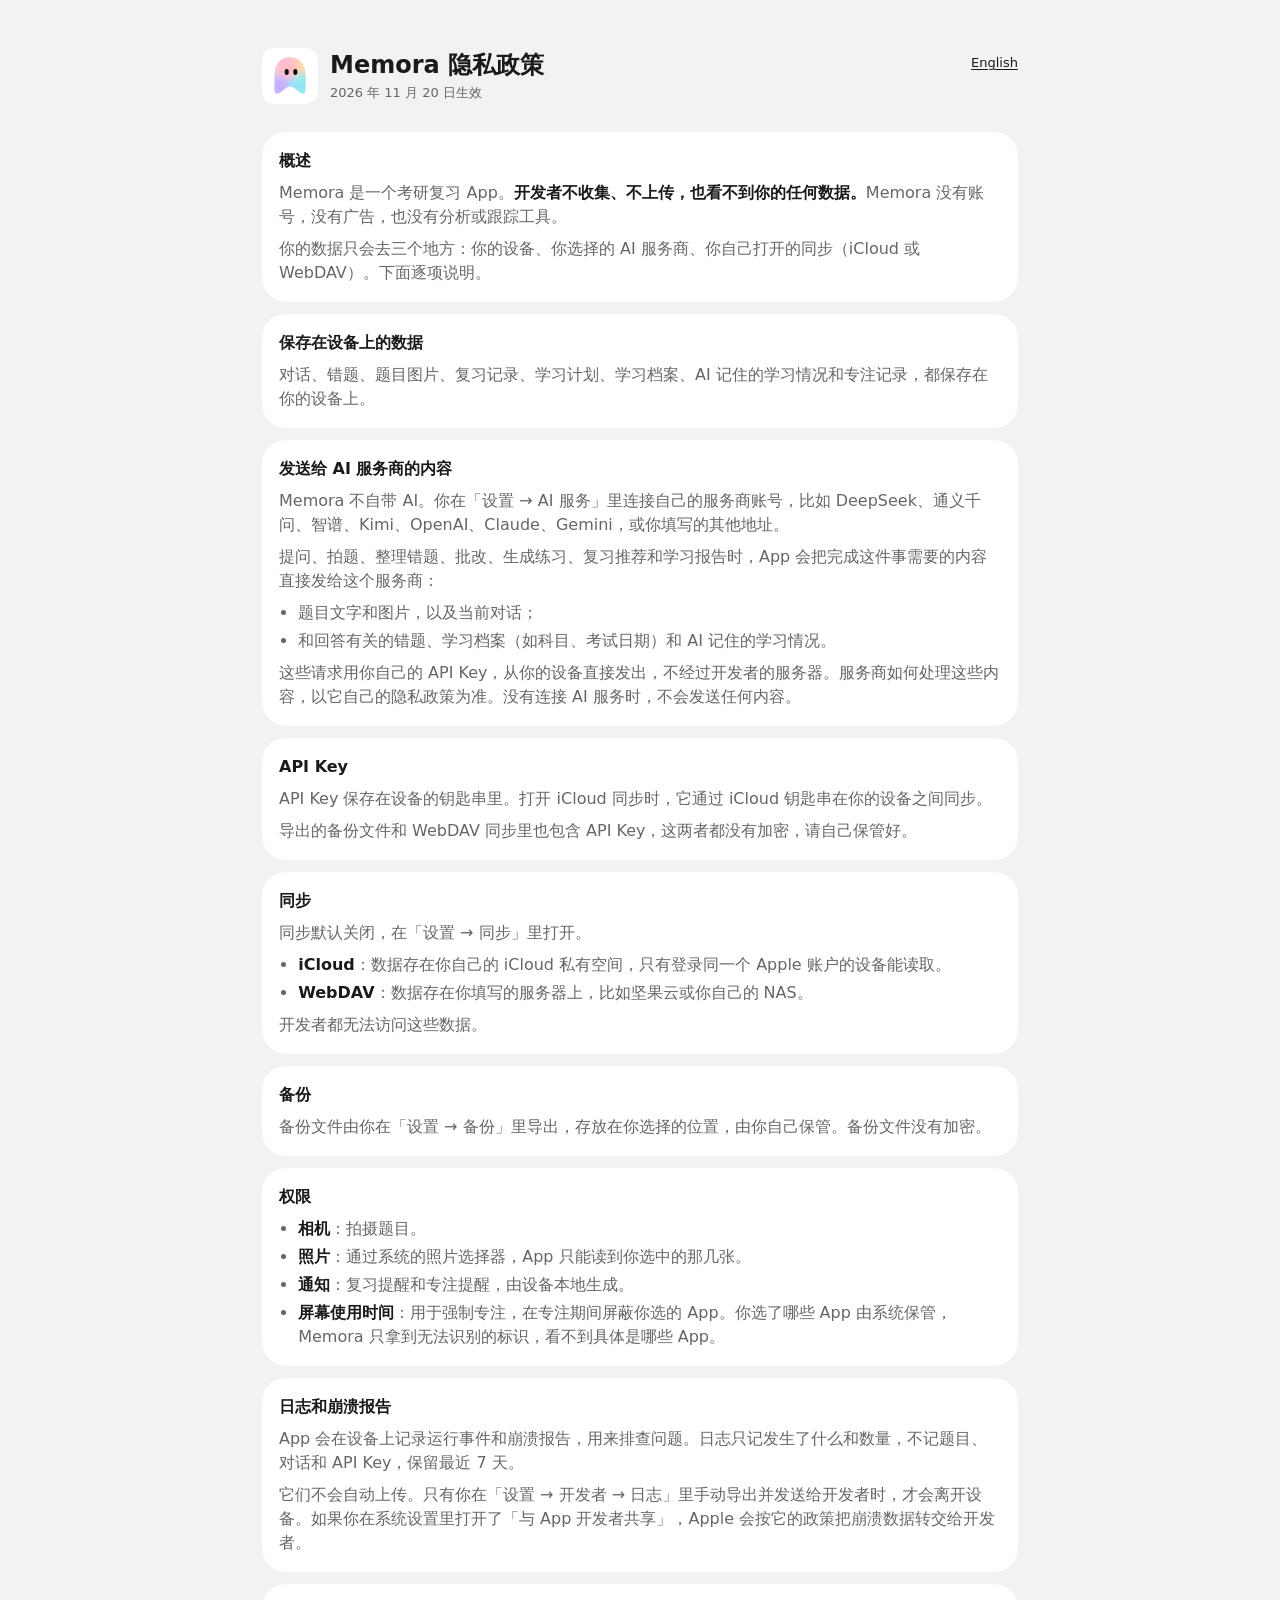
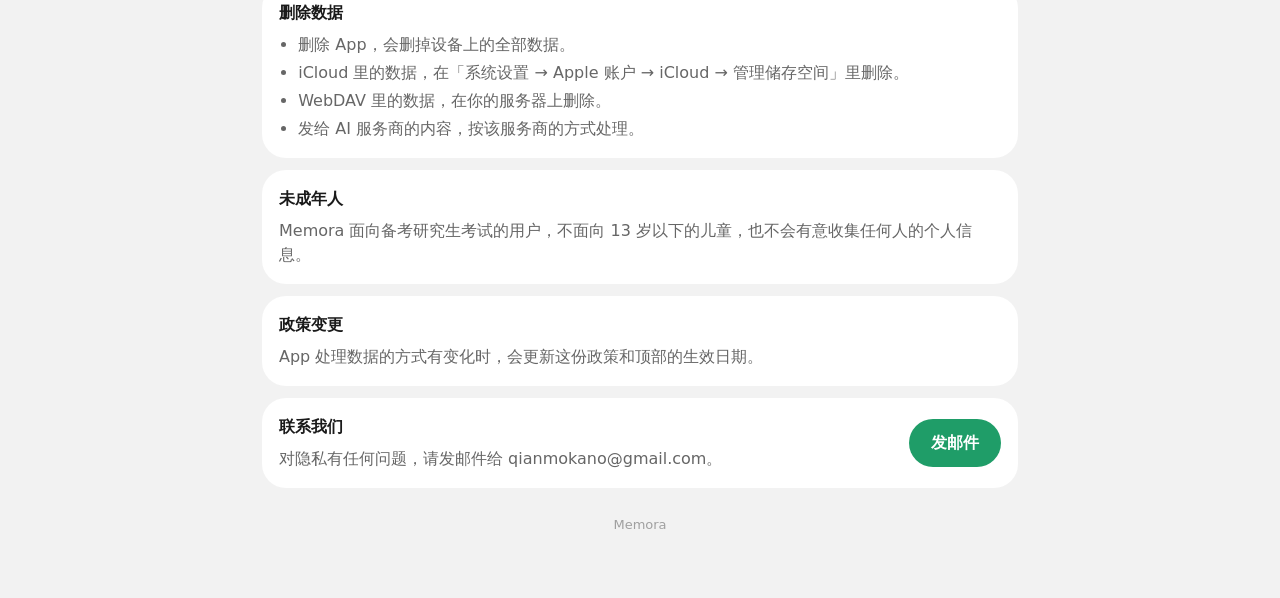
==== privacy/index.html @ 94ffcbcb "Memora privacy policy in Chinese and English, styled after the app's design tokens. Co-Authored-By: " ====
<!doctype html>
<html lang="zh-CN">
<head>
<meta charset="utf-8">
<meta name="viewport" content="width=device-width, initial-scale=1">
<meta name="color-scheme" content="light dark">
<title>Memora 隐私政策</title>
<meta name="description" content="Memora 考研复习 App 的隐私政策：开发者不收集你的数据。">
<link rel="icon" href="/icon.svg" type="image/svg+xml">
<link rel="alternate" hreflang="en" href="/en/privacy/">
<link rel="stylesheet" href="/styles.css">
</head>
<body>
<main>
  <header>
    <img src="/icon.svg" alt="">
    <div class="titles">
      <h1>Memora 隐私政策</h1>
      <p class="caption">2026 年 11 月 20 日生效</p>
    </div>
    <a class="lang" href="/en/privacy/" hreflang="en" lang="en">English</a>
  </header>

  <section>
    <h2>概述</h2>
    <p>Memora 是一个考研复习 App。<strong>开发者不收集、不上传，也看不到你的任何数据。</strong>Memora 没有账号，没有广告，也没有分析或跟踪工具。</p>
    <p>你的数据只会去三个地方：你的设备、你选择的 AI 服务商、你自己打开的同步（iCloud 或 WebDAV）。下面逐项说明。</p>
  </section>

  <section>
    <h2>保存在设备上的数据</h2>
    <p>对话、错题、题目图片、复习记录、学习计划、学习档案、AI 记住的学习情况和专注记录，都保存在你的设备上。</p>
  </section>

  <section>
    <h2>发送给 AI 服务商的内容</h2>
    <p>Memora 不自带 AI。你在「设置 → AI 服务」里连接自己的服务商账号，比如 DeepSeek、通义千问、智谱、Kimi、OpenAI、Claude、Gemini，或你填写的其他地址。</p>
    <p>提问、拍题、整理错题、批改、生成练习、复习推荐和学习报告时，App 会把完成这件事需要的内容直接发给这个服务商：</p>
    <ul>
      <li>题目文字和图片，以及当前对话；</li>
      <li>和回答有关的错题、学习档案（如科目、考试日期）和 AI 记住的学习情况。</li>
    </ul>
    <p>这些请求用你自己的 API Key，从你的设备直接发出，不经过开发者的服务器。服务商如何处理这些内容，以它自己的隐私政策为准。没有连接 AI 服务时，不会发送任何内容。</p>
  </section>

  <section>
    <h2>API Key</h2>
    <p>API Key 保存在设备的钥匙串里。打开 iCloud 同步时，它通过 iCloud 钥匙串在你的设备之间同步。</p>
    <p>导出的备份文件和 WebDAV 同步里也包含 API Key，这两者都没有加密，请自己保管好。</p>
  </section>

  <section>
    <h2>同步</h2>
    <p>同步默认关闭，在「设置 → 同步」里打开。</p>
    <ul>
      <li><strong>iCloud</strong>：数据存在你自己的 iCloud 私有空间，只有登录同一个 Apple 账户的设备能读取。</li>
      <li><strong>WebDAV</strong>：数据存在你填写的服务器上，比如坚果云或你自己的 NAS。</li>
    </ul>
    <p>开发者都无法访问这些数据。</p>
  </section>

  <section>
    <h2>备份</h2>
    <p>备份文件由你在「设置 → 备份」里导出，存放在你选择的位置，由你自己保管。备份文件没有加密。</p>
  </section>

  <section>
    <h2>权限</h2>
    <ul>
      <li><strong>相机</strong>：拍摄题目。</li>
      <li><strong>照片</strong>：通过系统的照片选择器，App 只能读到你选中的那几张。</li>
      <li><strong>通知</strong>：复习提醒和专注提醒，由设备本地生成。</li>
      <li><strong>屏幕使用时间</strong>：用于强制专注，在专注期间屏蔽你选的 App。你选了哪些 App 由系统保管，Memora 只拿到无法识别的标识，看不到具体是哪些 App。</li>
    </ul>
  </section>

  <section>
    <h2>日志和崩溃报告</h2>
    <p>App 会在设备上记录运行事件和崩溃报告，用来排查问题。日志只记发生了什么和数量，不记题目、对话和 API Key，保留最近 7 天。</p>
    <p>它们不会自动上传。只有你在「设置 → 开发者 → 日志」里手动导出并发送给开发者时，才会离开设备。如果你在系统设置里打开了「与 App 开发者共享」，Apple 会按它的政策把崩溃数据转交给开发者。</p>
  </section>

  <section>
    <h2>删除数据</h2>
    <ul>
      <li>删除 App，会删掉设备上的全部数据。</li>
      <li>iCloud 里的数据，在「系统设置 → Apple 账户 → iCloud → 管理储存空间」里删除。</li>
      <li>WebDAV 里的数据，在你的服务器上删除。</li>
      <li>发给 AI 服务商的内容，按该服务商的方式处理。</li>
    </ul>
  </section>

  <section>
    <h2>未成年人</h2>
    <p>Memora 面向备考研究生考试的用户，不面向 13 岁以下的儿童，也不会有意收集任何人的个人信息。</p>
  </section>

  <section>
    <h2>政策变更</h2>
    <p>App 处理数据的方式有变化时，会更新这份政策和顶部的生效日期。</p>
  </section>

  <section class="contact">
    <div>
      <h2>联系我们</h2>
      <p>对隐私有任何问题，请发邮件给 qianmokano@gmail.com。</p>
    </div>
    <a class="button" href="mailto:qianmokano@gmail.com">发邮件</a>
  </section>

  <footer>Memora</footer>
</main>
</body>
</html>
---- styles.css ----
/* Tokens copied from memora/docs/design-demo.html, which follows memora/Memora/Design/ (Palette, Metrics,
   Typography). docs/DESIGN.md in the memora repo is the standard: change both together. */
:root {
  --ink: #1a1a1a; --ink-secondary: #666666; --ink-tertiary: #a0a0a0;
  --page: #f2f2f2; --card: #ffffff; --card-edge: transparent; --hairline: rgba(0,0,0,.08);
  --brand: #1f9d68; --on-brand: #ffffff; --accent: var(--ink);
  --r-panel: 24px; --r-small: 10px;
  --gap-page: 20px; --gap-card: 16px; --gap-row: 12px; --gap-tight: 8px;
  --width-reading: 756px;
  --font: -apple-system, "SF Pro Text", "PingFang SC", "Hiragino Sans GB", system-ui, sans-serif;
  color-scheme: light dark;
}
@media (prefers-color-scheme: dark) {
  :root { --ink: #ffffff; --ink-secondary: #ababab; --ink-tertiary: #8e8e93;
    --page: #000000; --card: #1c1c1e; --hairline: rgba(255,255,255,.14); --card-edge: var(--hairline);
    --brand: #24915f; }
}
@media (prefers-contrast: more) {
  :root { --brand: #1a8558; --ink-tertiary: #6d6d6d; --hairline: rgba(0,0,0,.16); }
}
@media (prefers-contrast: more) and (prefers-color-scheme: dark) {
  :root { --ink-tertiary: #8e8e93; --hairline: rgba(255,255,255,.28); }
}

* { box-sizing: border-box; }
html { -webkit-text-size-adjust: 100%; }
body {
  margin: 0; background: var(--page); color: var(--ink);
  font: 400 16px/1.5 var(--font); -webkit-font-smoothing: antialiased;
}
main { max-width: calc(var(--width-reading) + 2 * var(--gap-page)); margin: 0 auto;
  padding: 48px var(--gap-page) 64px; }

header { display: flex; align-items: center; gap: var(--gap-row); margin-bottom: 28px; }
header img { width: 56px; height: 56px; flex: none; }
header .titles { flex: 1; min-width: 0; }
h1 { font-size: 24px; line-height: 1.2; font-weight: 600; margin: 0; }
.caption { font-size: 13px; line-height: 1.35; color: var(--ink-secondary); margin: 4px 0 0; }
.lang { font-size: 13px; line-height: 1.35; align-self: flex-start; padding-top: 6px; white-space: nowrap; }

a { color: var(--accent); text-decoration: underline; text-underline-offset: 2px; }

section { background: var(--card); border: 1px solid var(--card-edge); border-radius: var(--r-panel);
  padding: var(--gap-card); margin-bottom: var(--gap-row); }
h2 { font-size: 16px; line-height: 1.5; font-weight: 600; margin: 0 0 var(--gap-tight); }
section p, section li { color: var(--ink-secondary); margin: 0; }
section p + p, section p + ul, section ul + p { margin-top: var(--gap-tight); }
section ul { margin: 0; padding-left: 1.2em; }
section li + li { margin-top: 4px; }
strong { color: var(--ink); font-weight: 600; }

.contact { display: flex; flex-wrap: wrap; align-items: center; justify-content: space-between; gap: var(--gap-row); }
.button { display: inline-block; background: var(--brand); color: var(--on-brand); text-decoration: none;
  font-weight: 600; padding: 12px 22px; border-radius: 999px; }
.button:focus-visible, a:focus-visible { outline: 2px solid var(--ink); outline-offset: 2px; }

footer { font-size: 13px; line-height: 1.35; color: var(--ink-tertiary); text-align: center; margin-top: 28px; }
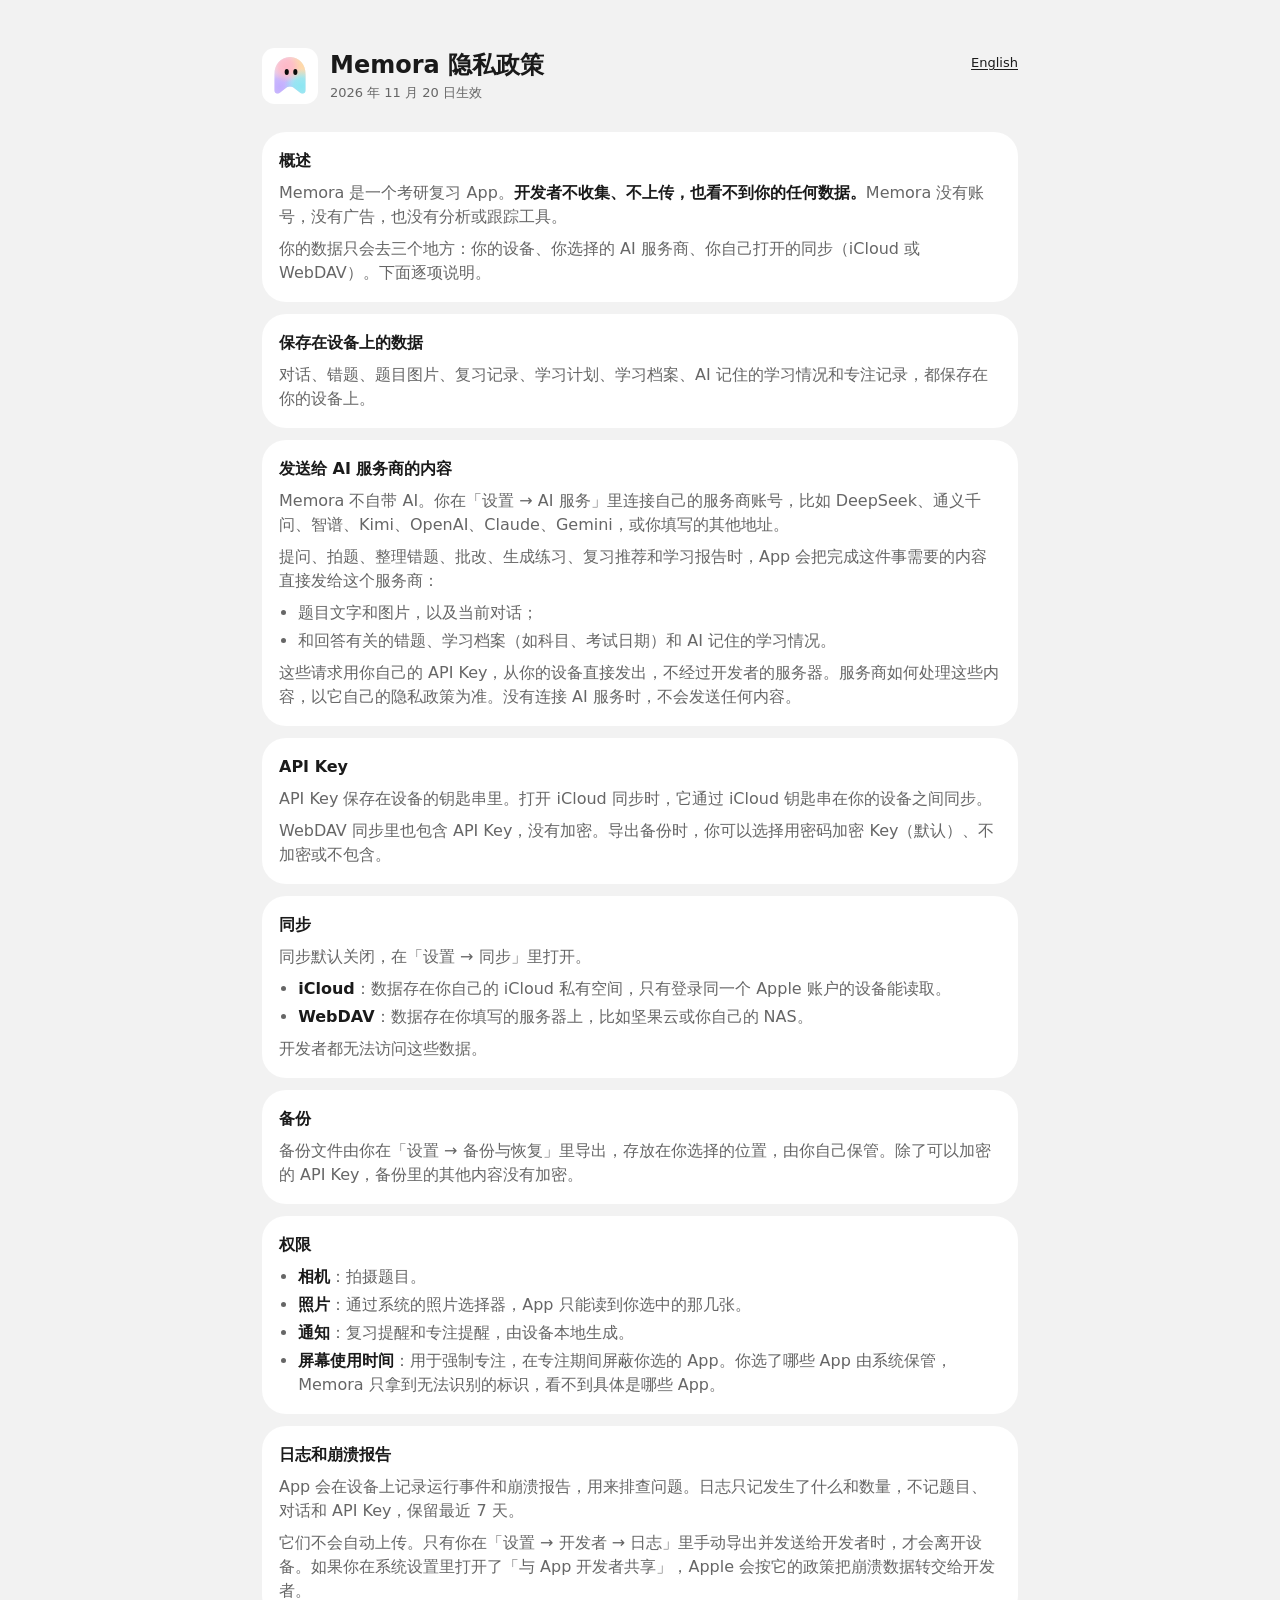
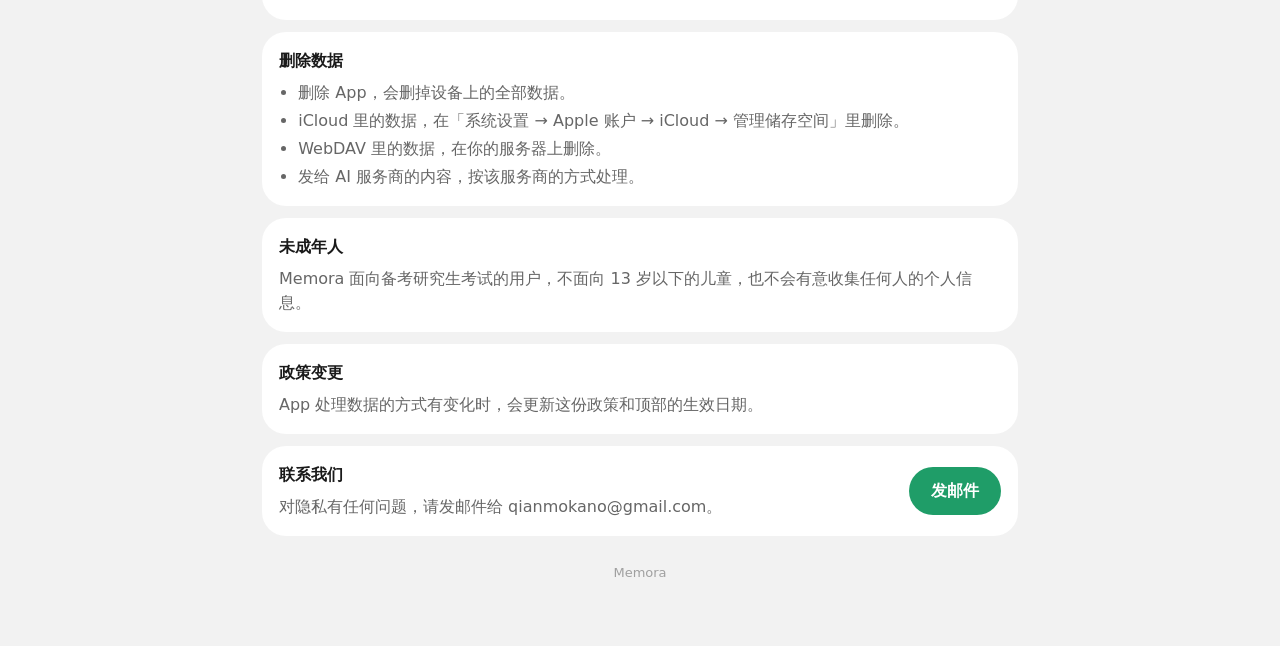
==== commit 55bf62fa: "Backups can encrypt API keys with a password (the default); say so instead of calling backups unencr" ====
--- a/privacy/index.html
+++ b/privacy/index.html
@@ -46,7 +46,7 @@
   <section>
     <h2>API Key</h2>
     <p>API Key 保存在设备的钥匙串里。打开 iCloud 同步时，它通过 iCloud 钥匙串在你的设备之间同步。</p>
-    <p>导出的备份文件和 WebDAV 同步里也包含 API Key，这两者都没有加密，请自己保管好。</p>
+    <p>WebDAV 同步里也包含 API Key，没有加密。导出备份时，你可以选择用密码加密 Key（默认）、不加密或不包含。</p>
   </section>
 
   <section>
@@ -61,7 +61,7 @@
 
   <section>
     <h2>备份</h2>
-    <p>备份文件由你在「设置 → 备份」里导出，存放在你选择的位置，由你自己保管。备份文件没有加密。</p>
+    <p>备份文件由你在「设置 → 备份与恢复」里导出，存放在你选择的位置，由你自己保管。除了可以加密的 API Key，备份里的其他内容没有加密。</p>
   </section>
 
   <section>
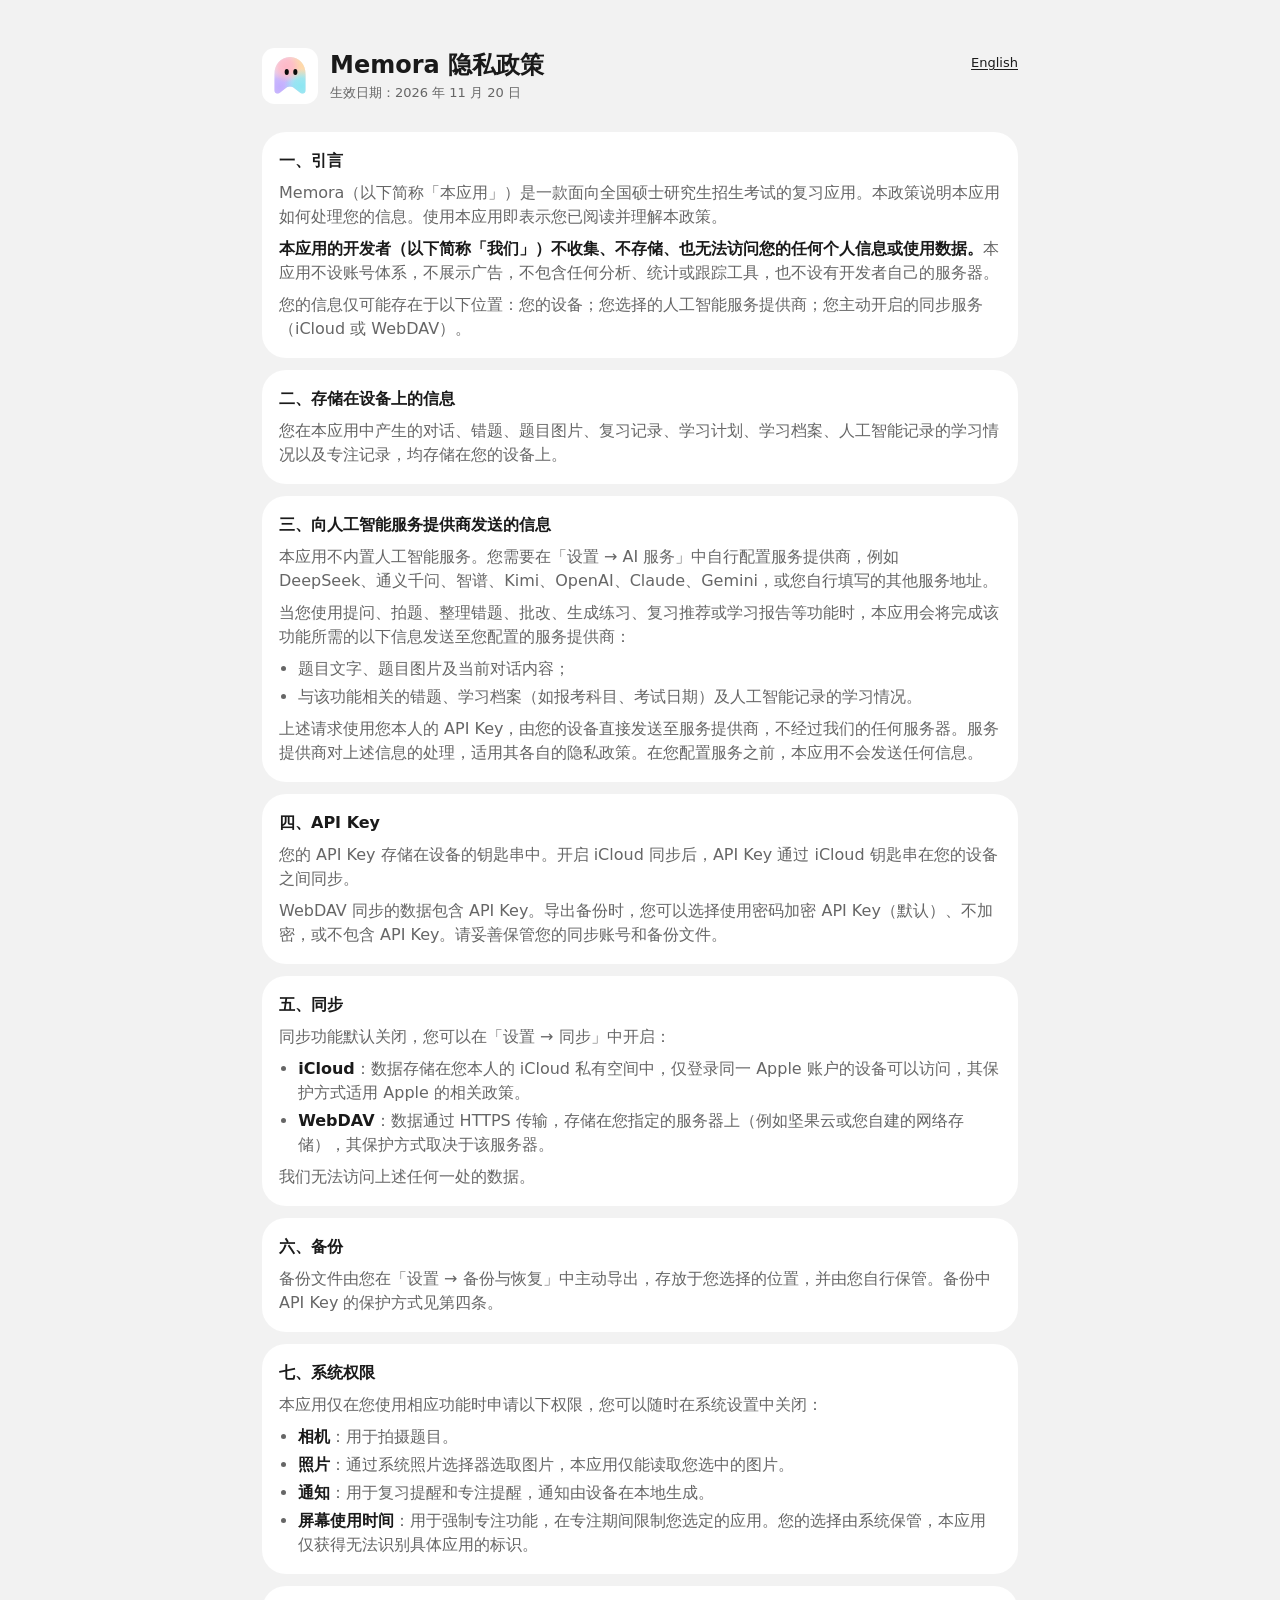
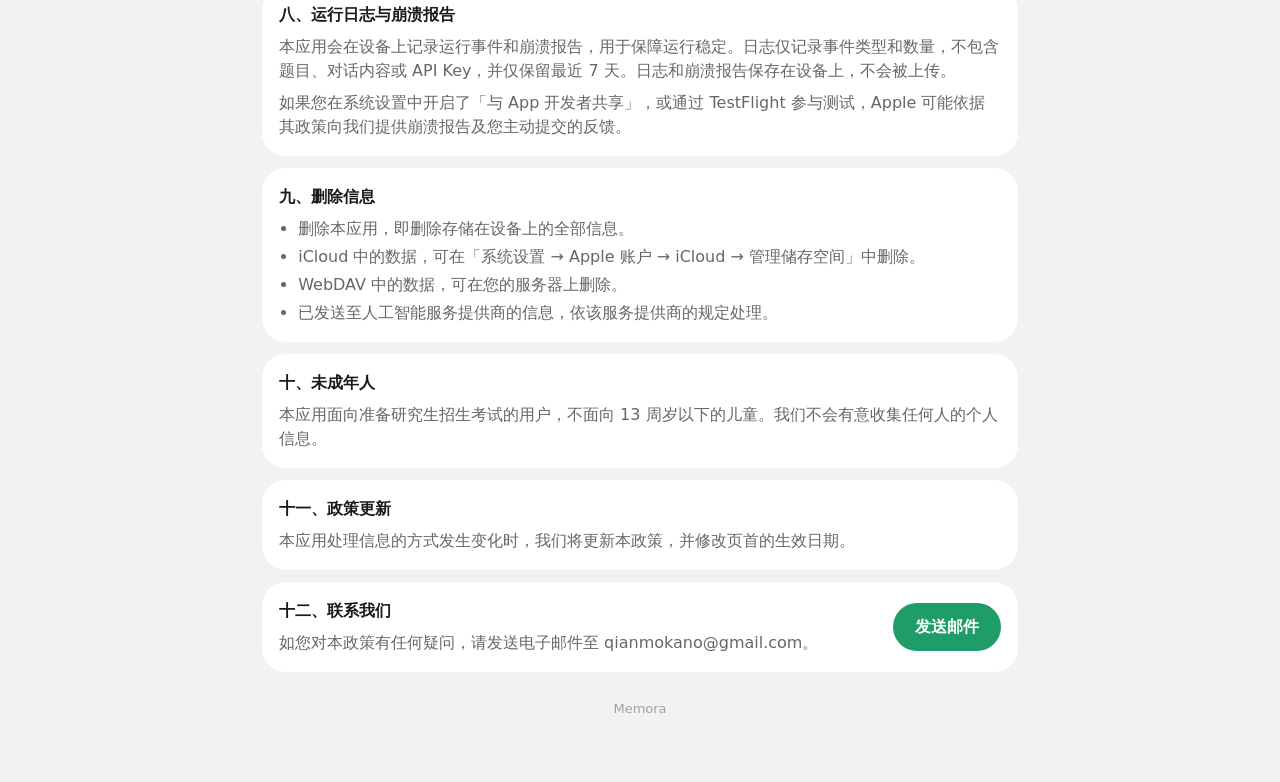
==== commit b8c03200: "Privacy policy in formal language, numbered sections; API key protection described as it is (passwor" ====
--- a/privacy/index.html
+++ b/privacy/index.html
@@ -5,7 +5,7 @@
 <meta name="viewport" content="width=device-width, initial-scale=1">
 <meta name="color-scheme" content="light dark">
 <title>Memora 隐私政策</title>
-<meta name="description" content="Memora 考研复习 App 的隐私政策：开发者不收集你的数据。">
+<meta name="description" content="Memora 隐私政策：说明 Memora 如何处理您的信息。">
 <link rel="icon" href="/icon.svg" type="image/svg+xml">
 <link rel="alternate" hreflang="en" href="/en/privacy/">
 <link rel="stylesheet" href="/styles.css">
@@ -16,96 +16,98 @@
     <img src="/icon.svg" alt="">
     <div class="titles">
       <h1>Memora 隐私政策</h1>
-      <p class="caption">2026 年 11 月 20 日生效</p>
+      <p class="caption">生效日期：2026 年 11 月 20 日</p>
     </div>
     <a class="lang" href="/en/privacy/" hreflang="en" lang="en">English</a>
   </header>
 
   <section>
-    <h2>概述</h2>
-    <p>Memora 是一个考研复习 App。<strong>开发者不收集、不上传，也看不到你的任何数据。</strong>Memora 没有账号，没有广告，也没有分析或跟踪工具。</p>
-    <p>你的数据只会去三个地方：你的设备、你选择的 AI 服务商、你自己打开的同步（iCloud 或 WebDAV）。下面逐项说明。</p>
+    <h2>一、引言</h2>
+    <p>Memora（以下简称「本应用」）是一款面向全国硕士研究生招生考试的复习应用。本政策说明本应用如何处理您的信息。使用本应用即表示您已阅读并理解本政策。</p>
+    <p><strong>本应用的开发者（以下简称「我们」）不收集、不存储、也无法访问您的任何个人信息或使用数据。</strong>本应用不设账号体系，不展示广告，不包含任何分析、统计或跟踪工具，也不设有开发者自己的服务器。</p>
+    <p>您的信息仅可能存在于以下位置：您的设备；您选择的人工智能服务提供商；您主动开启的同步服务（iCloud 或 WebDAV）。</p>
   </section>
 
   <section>
-    <h2>保存在设备上的数据</h2>
-    <p>对话、错题、题目图片、复习记录、学习计划、学习档案、AI 记住的学习情况和专注记录，都保存在你的设备上。</p>
+    <h2>二、存储在设备上的信息</h2>
+    <p>您在本应用中产生的对话、错题、题目图片、复习记录、学习计划、学习档案、人工智能记录的学习情况以及专注记录，均存储在您的设备上。</p>
   </section>
 
   <section>
-    <h2>发送给 AI 服务商的内容</h2>
-    <p>Memora 不自带 AI。你在「设置 → AI 服务」里连接自己的服务商账号，比如 DeepSeek、通义千问、智谱、Kimi、OpenAI、Claude、Gemini，或你填写的其他地址。</p>
-    <p>提问、拍题、整理错题、批改、生成练习、复习推荐和学习报告时，App 会把完成这件事需要的内容直接发给这个服务商：</p>
+    <h2>三、向人工智能服务提供商发送的信息</h2>
+    <p>本应用不内置人工智能服务。您需要在「设置 → AI 服务」中自行配置服务提供商，例如 DeepSeek、通义千问、智谱、Kimi、OpenAI、Claude、Gemini，或您自行填写的其他服务地址。</p>
+    <p>当您使用提问、拍题、整理错题、批改、生成练习、复习推荐或学习报告等功能时，本应用会将完成该功能所需的以下信息发送至您配置的服务提供商：</p>
     <ul>
-      <li>题目文字和图片，以及当前对话；</li>
-      <li>和回答有关的错题、学习档案（如科目、考试日期）和 AI 记住的学习情况。</li>
+      <li>题目文字、题目图片及当前对话内容；</li>
+      <li>与该功能相关的错题、学习档案（如报考科目、考试日期）及人工智能记录的学习情况。</li>
     </ul>
-    <p>这些请求用你自己的 API Key，从你的设备直接发出，不经过开发者的服务器。服务商如何处理这些内容，以它自己的隐私政策为准。没有连接 AI 服务时，不会发送任何内容。</p>
+    <p>上述请求使用您本人的 API Key，由您的设备直接发送至服务提供商，不经过我们的任何服务器。服务提供商对上述信息的处理，适用其各自的隐私政策。在您配置服务之前，本应用不会发送任何信息。</p>
   </section>
 
   <section>
-    <h2>API Key</h2>
-    <p>API Key 保存在设备的钥匙串里。打开 iCloud 同步时，它通过 iCloud 钥匙串在你的设备之间同步。</p>
-    <p>WebDAV 同步里也包含 API Key，没有加密。导出备份时，你可以选择用密码加密 Key（默认）、不加密或不包含。</p>
+    <h2>四、API Key</h2>
+    <p>您的 API Key 存储在设备的钥匙串中。开启 iCloud 同步后，API Key 通过 iCloud 钥匙串在您的设备之间同步。</p>
+    <p>WebDAV 同步的数据包含 API Key。导出备份时，您可以选择使用密码加密 API Key（默认）、不加密，或不包含 API Key。请妥善保管您的同步账号和备份文件。</p>
   </section>
 
   <section>
-    <h2>同步</h2>
-    <p>同步默认关闭，在「设置 → 同步」里打开。</p>
+    <h2>五、同步</h2>
+    <p>同步功能默认关闭，您可以在「设置 → 同步」中开启：</p>
     <ul>
-      <li><strong>iCloud</strong>：数据存在你自己的 iCloud 私有空间，只有登录同一个 Apple 账户的设备能读取。</li>
-      <li><strong>WebDAV</strong>：数据存在你填写的服务器上，比如坚果云或你自己的 NAS。</li>
+      <li><strong>iCloud</strong>：数据存储在您本人的 iCloud 私有空间中，仅登录同一 Apple 账户的设备可以访问，其保护方式适用 Apple 的相关政策。</li>
+      <li><strong>WebDAV</strong>：数据通过 HTTPS 传输，存储在您指定的服务器上（例如坚果云或您自建的网络存储），其保护方式取决于该服务器。</li>
     </ul>
-    <p>开发者都无法访问这些数据。</p>
+    <p>我们无法访问上述任何一处的数据。</p>
   </section>
 
   <section>
-    <h2>备份</h2>
-    <p>备份文件由你在「设置 → 备份与恢复」里导出，存放在你选择的位置，由你自己保管。除了可以加密的 API Key，备份里的其他内容没有加密。</p>
+    <h2>六、备份</h2>
+    <p>备份文件由您在「设置 → 备份与恢复」中主动导出，存放于您选择的位置，并由您自行保管。备份中 API Key 的保护方式见第四条。</p>
   </section>
 
   <section>
-    <h2>权限</h2>
+    <h2>七、系统权限</h2>
+    <p>本应用仅在您使用相应功能时申请以下权限，您可以随时在系统设置中关闭：</p>
     <ul>
-      <li><strong>相机</strong>：拍摄题目。</li>
-      <li><strong>照片</strong>：通过系统的照片选择器，App 只能读到你选中的那几张。</li>
-      <li><strong>通知</strong>：复习提醒和专注提醒，由设备本地生成。</li>
-      <li><strong>屏幕使用时间</strong>：用于强制专注，在专注期间屏蔽你选的 App。你选了哪些 App 由系统保管，Memora 只拿到无法识别的标识，看不到具体是哪些 App。</li>
+      <li><strong>相机</strong>：用于拍摄题目。</li>
+      <li><strong>照片</strong>：通过系统照片选择器选取图片，本应用仅能读取您选中的图片。</li>
+      <li><strong>通知</strong>：用于复习提醒和专注提醒，通知由设备在本地生成。</li>
+      <li><strong>屏幕使用时间</strong>：用于强制专注功能，在专注期间限制您选定的应用。您的选择由系统保管，本应用仅获得无法识别具体应用的标识。</li>
     </ul>
   </section>
 
   <section>
-    <h2>日志和崩溃报告</h2>
-    <p>App 会在设备上记录运行事件和崩溃报告，用来排查问题。日志只记发生了什么和数量，不记题目、对话和 API Key，保留最近 7 天。</p>
-    <p>它们不会自动上传。只有你在「设置 → 开发者 → 日志」里手动导出并发送给开发者时，才会离开设备。如果你在系统设置里打开了「与 App 开发者共享」，Apple 会按它的政策把崩溃数据转交给开发者。</p>
+    <h2>八、运行日志与崩溃报告</h2>
+    <p>本应用会在设备上记录运行事件和崩溃报告，用于保障运行稳定。日志仅记录事件类型和数量，不包含题目、对话内容或 API Key，并仅保留最近 7 天。日志和崩溃报告保存在设备上，不会被上传。</p>
+    <p>如果您在系统设置中开启了「与 App 开发者共享」，或通过 TestFlight 参与测试，Apple 可能依据其政策向我们提供崩溃报告及您主动提交的反馈。</p>
   </section>
 
   <section>
-    <h2>删除数据</h2>
+    <h2>九、删除信息</h2>
     <ul>
-      <li>删除 App，会删掉设备上的全部数据。</li>
-      <li>iCloud 里的数据，在「系统设置 → Apple 账户 → iCloud → 管理储存空间」里删除。</li>
-      <li>WebDAV 里的数据，在你的服务器上删除。</li>
-      <li>发给 AI 服务商的内容，按该服务商的方式处理。</li>
+      <li>删除本应用，即删除存储在设备上的全部信息。</li>
+      <li>iCloud 中的数据，可在「系统设置 → Apple 账户 → iCloud → 管理储存空间」中删除。</li>
+      <li>WebDAV 中的数据，可在您的服务器上删除。</li>
+      <li>已发送至人工智能服务提供商的信息，依该服务提供商的规定处理。</li>
     </ul>
   </section>
 
   <section>
-    <h2>未成年人</h2>
-    <p>Memora 面向备考研究生考试的用户，不面向 13 岁以下的儿童，也不会有意收集任何人的个人信息。</p>
+    <h2>十、未成年人</h2>
+    <p>本应用面向准备研究生招生考试的用户，不面向 13 周岁以下的儿童。我们不会有意收集任何人的个人信息。</p>
   </section>
 
   <section>
-    <h2>政策变更</h2>
-    <p>App 处理数据的方式有变化时，会更新这份政策和顶部的生效日期。</p>
+    <h2>十一、政策更新</h2>
+    <p>本应用处理信息的方式发生变化时，我们将更新本政策，并修改页首的生效日期。</p>
   </section>
 
   <section class="contact">
     <div>
-      <h2>联系我们</h2>
-      <p>对隐私有任何问题，请发邮件给 qianmokano@gmail.com。</p>
+      <h2>十二、联系我们</h2>
+      <p>如您对本政策有任何疑问，请发送电子邮件至 qianmokano@gmail.com。</p>
     </div>
-    <a class="button" href="mailto:qianmokano@gmail.com">发邮件</a>
+    <a class="button" href="mailto:qianmokano@gmail.com">发送邮件</a>
   </section>
 
   <footer>Memora</footer>
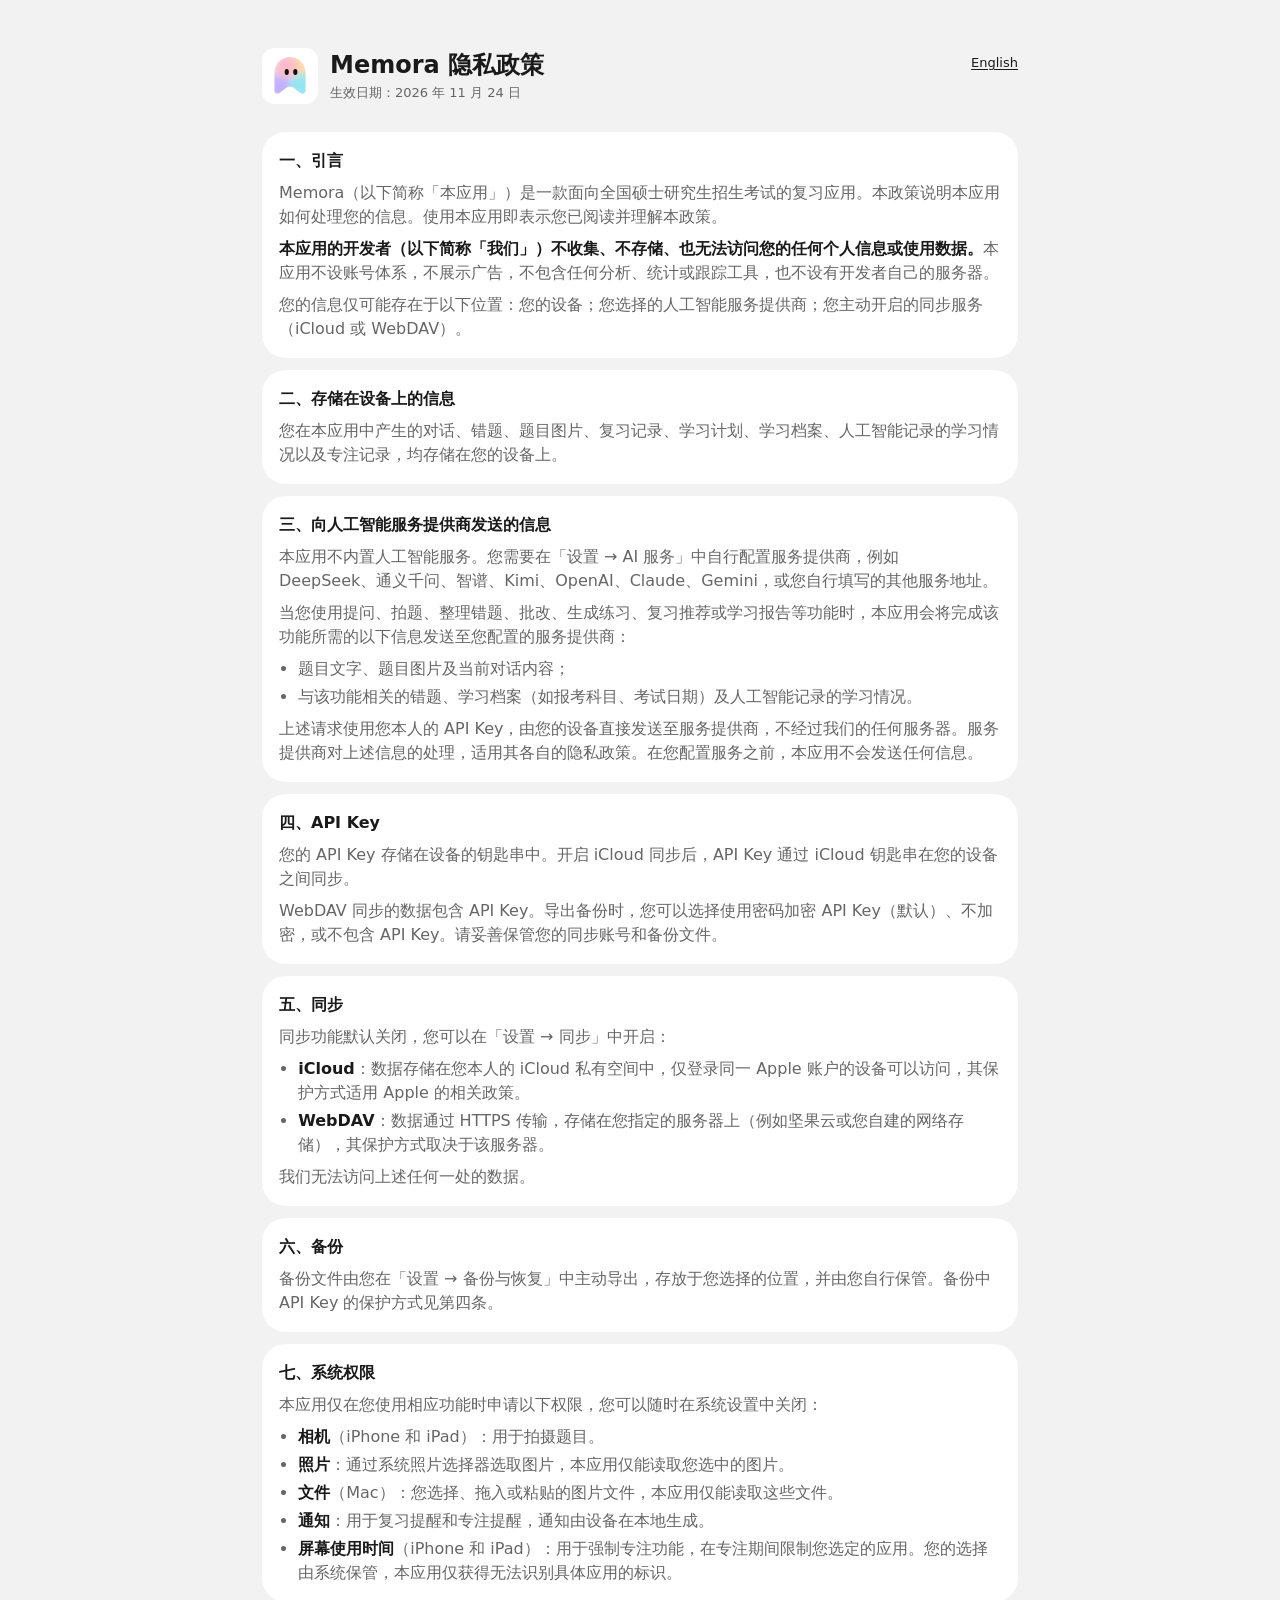
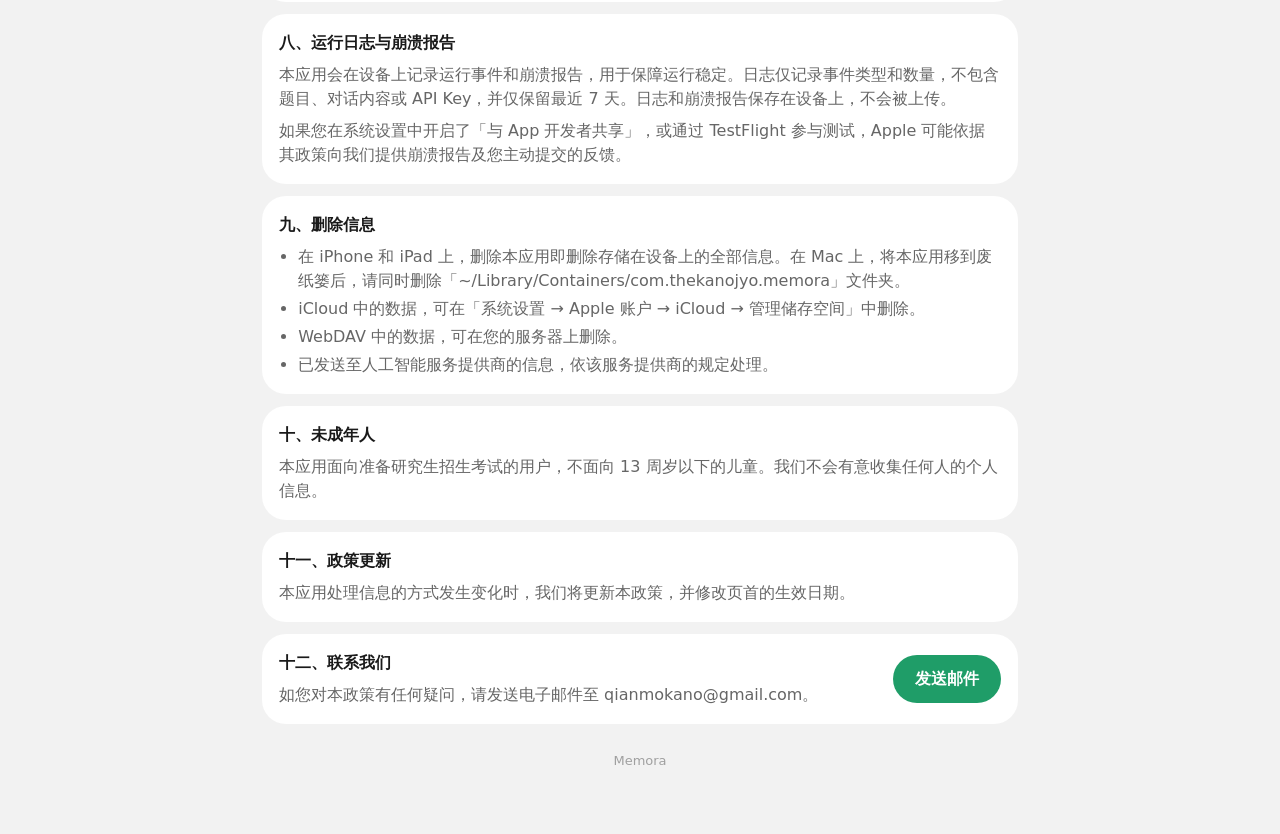
==== commit 9a5030fc: "Privacy policy: the Mac. Its Files permission (image files chosen, dragged in or pasted) is listed, " ====
--- a/privacy/index.html
+++ b/privacy/index.html
@@ -16,7 +16,7 @@
     <img src="/icon.svg" alt="">
     <div class="titles">
       <h1>Memora 隐私政策</h1>
-      <p class="caption">生效日期：2026 年 11 月 20 日</p>
+      <p class="caption">生效日期：2026 年 11 月 24 日</p>
     </div>
     <a class="lang" href="/en/privacy/" hreflang="en" lang="en">English</a>
   </header>
@@ -69,10 +69,11 @@
     <h2>七、系统权限</h2>
     <p>本应用仅在您使用相应功能时申请以下权限，您可以随时在系统设置中关闭：</p>
     <ul>
-      <li><strong>相机</strong>：用于拍摄题目。</li>
+      <li><strong>相机</strong>（iPhone 和 iPad）：用于拍摄题目。</li>
       <li><strong>照片</strong>：通过系统照片选择器选取图片，本应用仅能读取您选中的图片。</li>
+      <li><strong>文件</strong>（Mac）：您选择、拖入或粘贴的图片文件，本应用仅能读取这些文件。</li>
       <li><strong>通知</strong>：用于复习提醒和专注提醒，通知由设备在本地生成。</li>
-      <li><strong>屏幕使用时间</strong>：用于强制专注功能，在专注期间限制您选定的应用。您的选择由系统保管，本应用仅获得无法识别具体应用的标识。</li>
+      <li><strong>屏幕使用时间</strong>（iPhone 和 iPad）：用于强制专注功能，在专注期间限制您选定的应用。您的选择由系统保管，本应用仅获得无法识别具体应用的标识。</li>
     </ul>
   </section>
 
@@ -85,7 +86,7 @@
   <section>
     <h2>九、删除信息</h2>
     <ul>
-      <li>删除本应用，即删除存储在设备上的全部信息。</li>
+      <li>在 iPhone 和 iPad 上，删除本应用即删除存储在设备上的全部信息。在 Mac 上，将本应用移到废纸篓后，请同时删除「~/Library/Containers/com.thekanojyo.memora」文件夹。</li>
       <li>iCloud 中的数据，可在「系统设置 → Apple 账户 → iCloud → 管理储存空间」中删除。</li>
       <li>WebDAV 中的数据，可在您的服务器上删除。</li>
       <li>已发送至人工智能服务提供商的信息，依该服务提供商的规定处理。</li>
